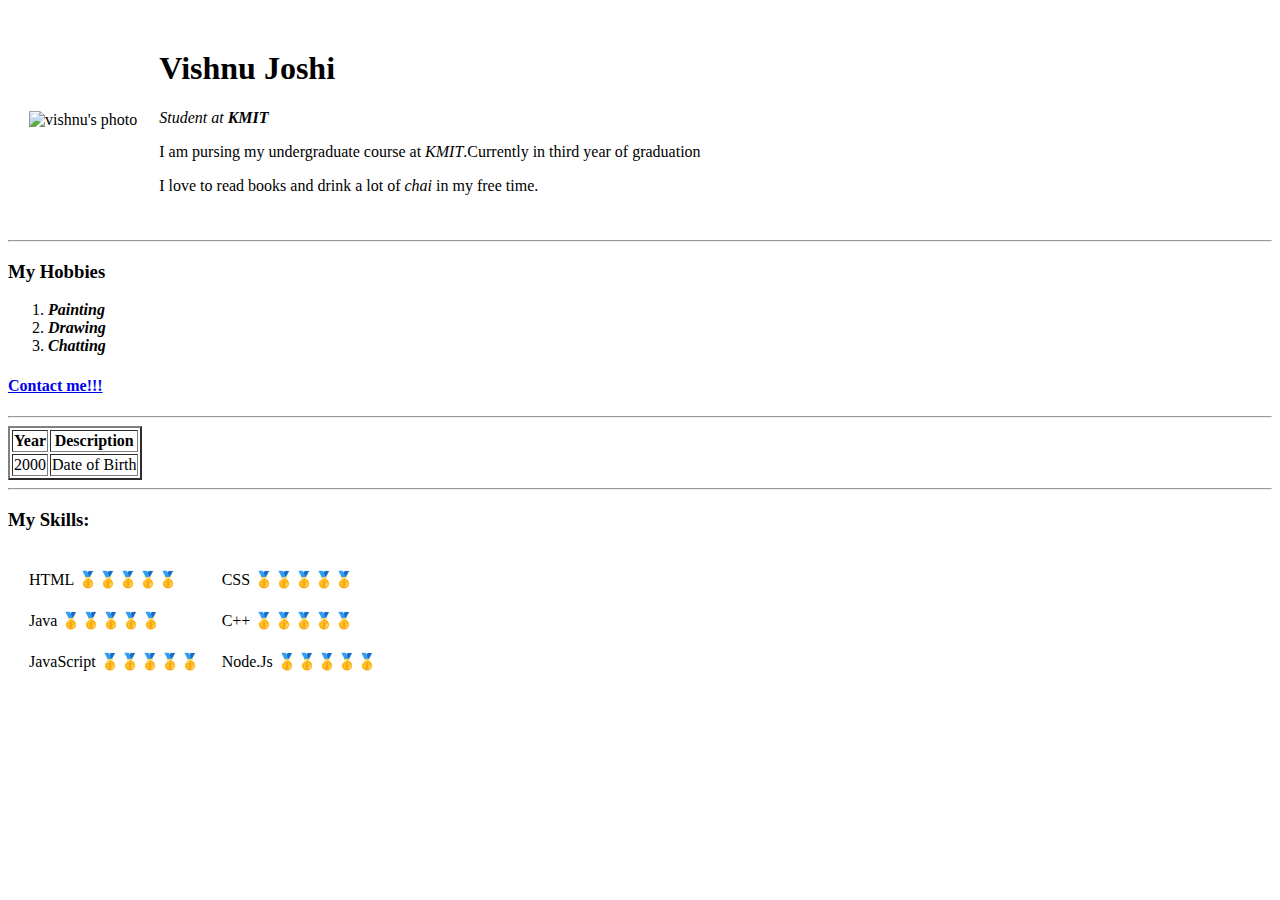
==== index.html @ b5011997 "first cv upload" ====
<!DOCTYPE html>
<html>
    <head>
        <title>My Personal Website</title>
    </head>
    <body>
        <table cellspacing="20">
          <tr>
            <td>
                <img src="VISHNU JOSHI.JPG" alt="vishnu's photo">
            </td>
            <td>
                <h1>Vishnu Joshi</h1>
                <p><em>Student at <strong>KMIT</strong></em></p>
                <p>I am pursing my undergraduate course at <em>KMIT</em>.Currently in third year of graduation</p>
                <p>I love to read books and drink a lot of <em>chai</em> in my free time.</p>
            </td>
          </tr>
        </table>
        <hr size="2">
        <h3>My Hobbies</h3>
        <ol>
            <li><strong><i>Painting</i></strong></li>
            <li><strong><i>Drawing</i></strong></li>
            <li><strong><i>Chatting</i></strong></li>
        </ol>
        <h4><a href="contact.html">Contact me!!!</a></h4>
        <hr>
        <table border="2">
            <thead>
                <tr>
                    <th>Year</th>
                    <th>Description</th>
                </tr>
            </thead>
            <tbody>
                <tr>
                <td>2000</td>
                <td>Date of Birth</td>
                </tr>
            </tbody>
            <tfoot>

            </tfoot>
        </table>
        <hr>
        <h3>
            My Skills:
        </h3>
        <table cellspacing="20">
            <tr>
                <td>HTML  🥇🥇🥇🥇🥇</td>
                <td>CSS  🥇🥇🥇🥇🥇</td>
            </tr>
            <tr>
                <td>Java  🥇🥇🥇🥇🥇</td>
                <td>C++   🥇🥇🥇🥇🥇</td>
            </tr>
            <tr>
                <td>JavaScript  🥇🥇🥇🥇🥇</td>
                <td>Node.Js  🥇🥇🥇🥇🥇</td>
            </tr>
        </table>
    </body>
</html>
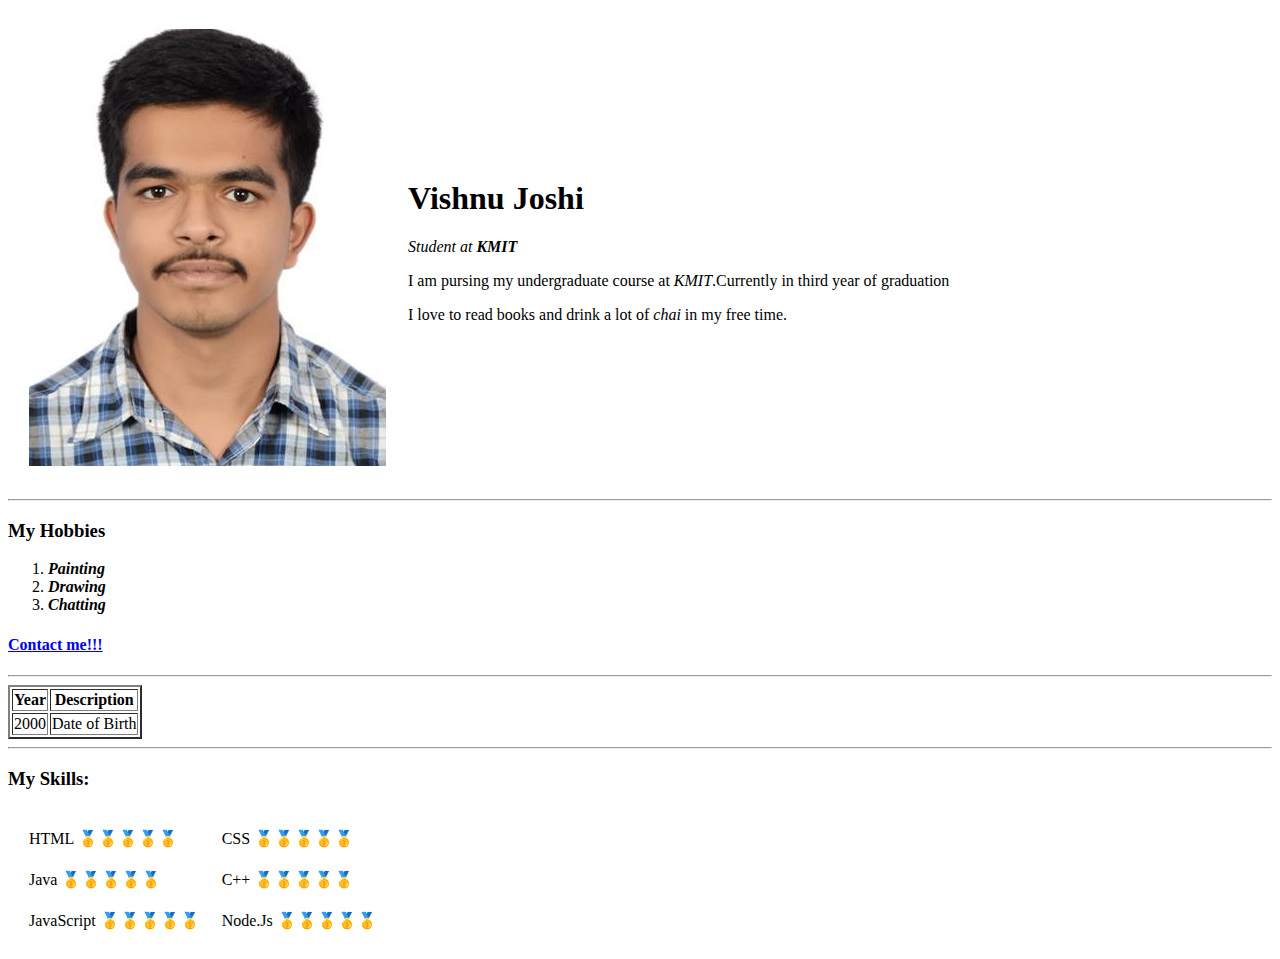
==== commit df593a8d: "Update index.html" ====
--- a/index.html
+++ b/index.html
@@ -7,7 +7,7 @@
         <table cellspacing="20">
           <tr>
             <td>
-                <img src="VISHNU JOSHI.JPG" alt="vishnu's photo">
+                <img src="VISHNU JOSHI.jpg" alt="vishnu's photo">
             </td>
             <td>
                 <h1>Vishnu Joshi</h1>
@@ -62,4 +62,4 @@
             </tr>
         </table>
     </body>
-</html>+</html>
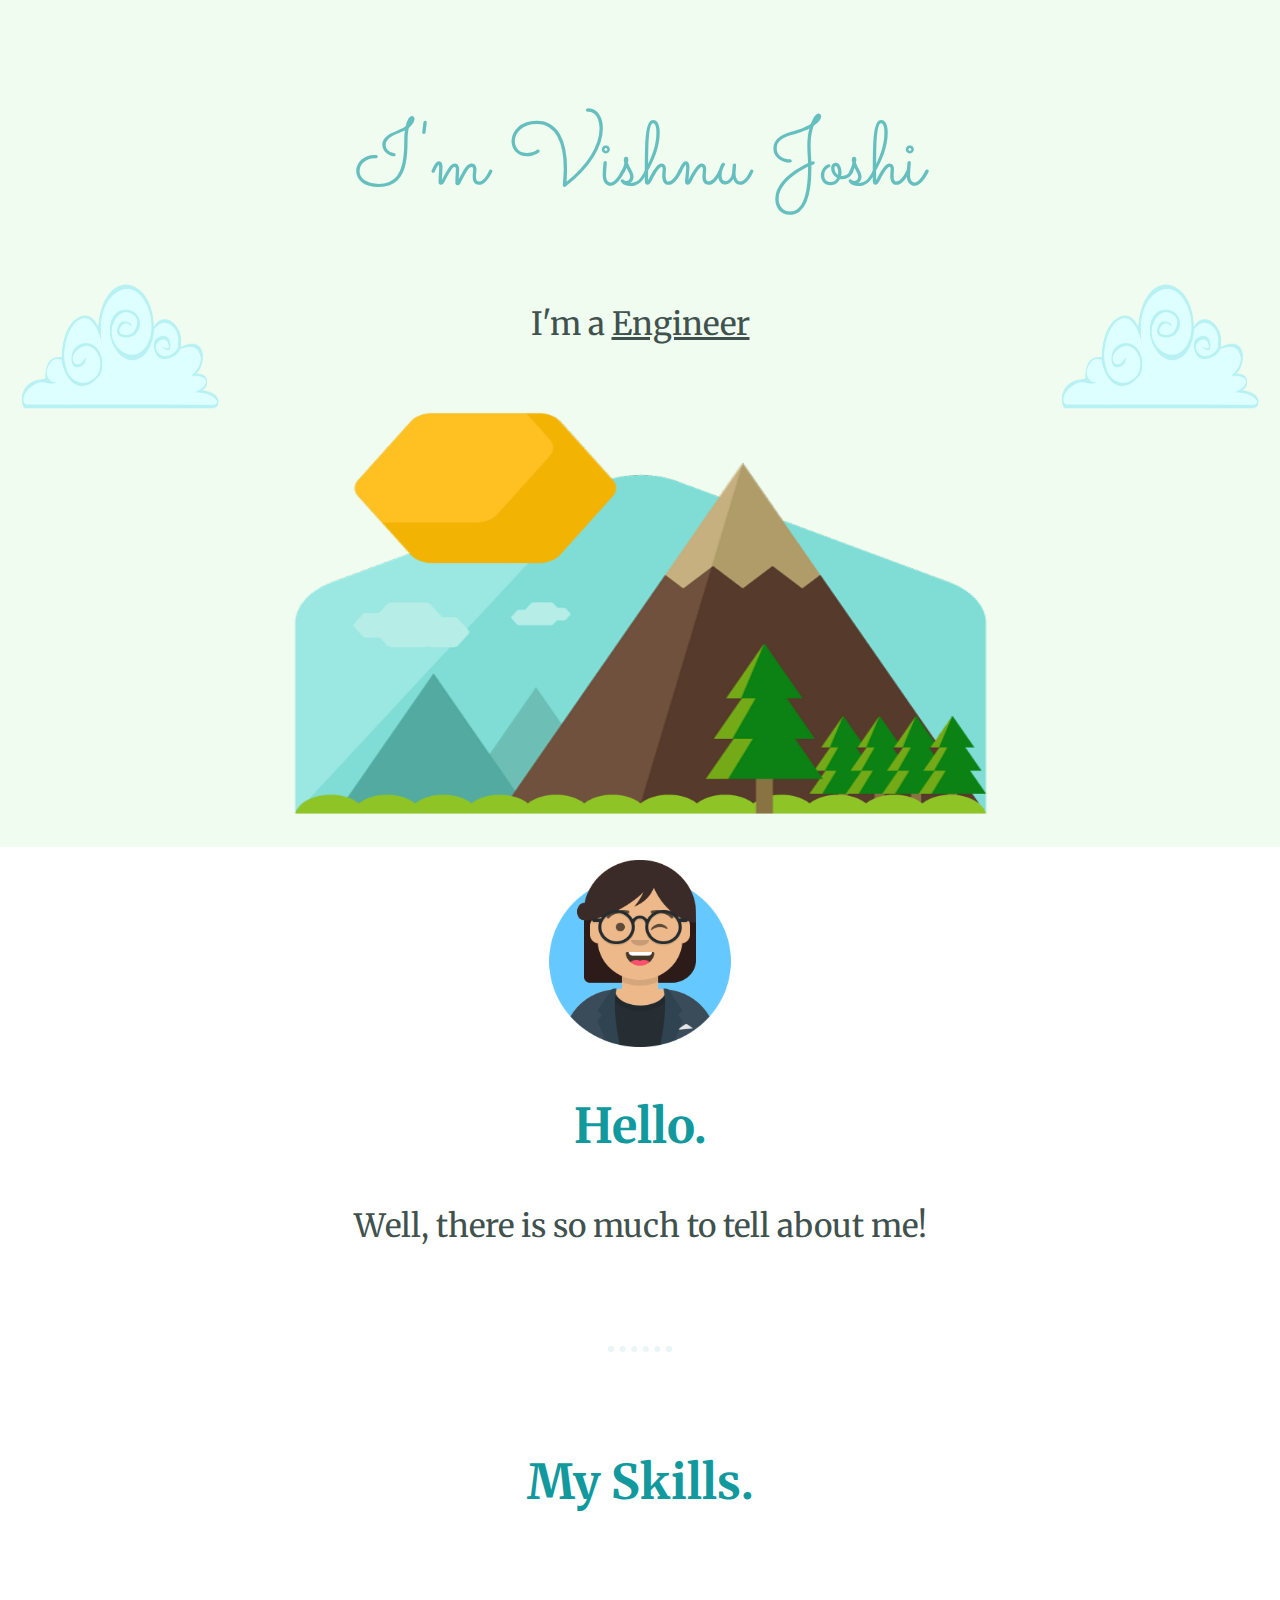
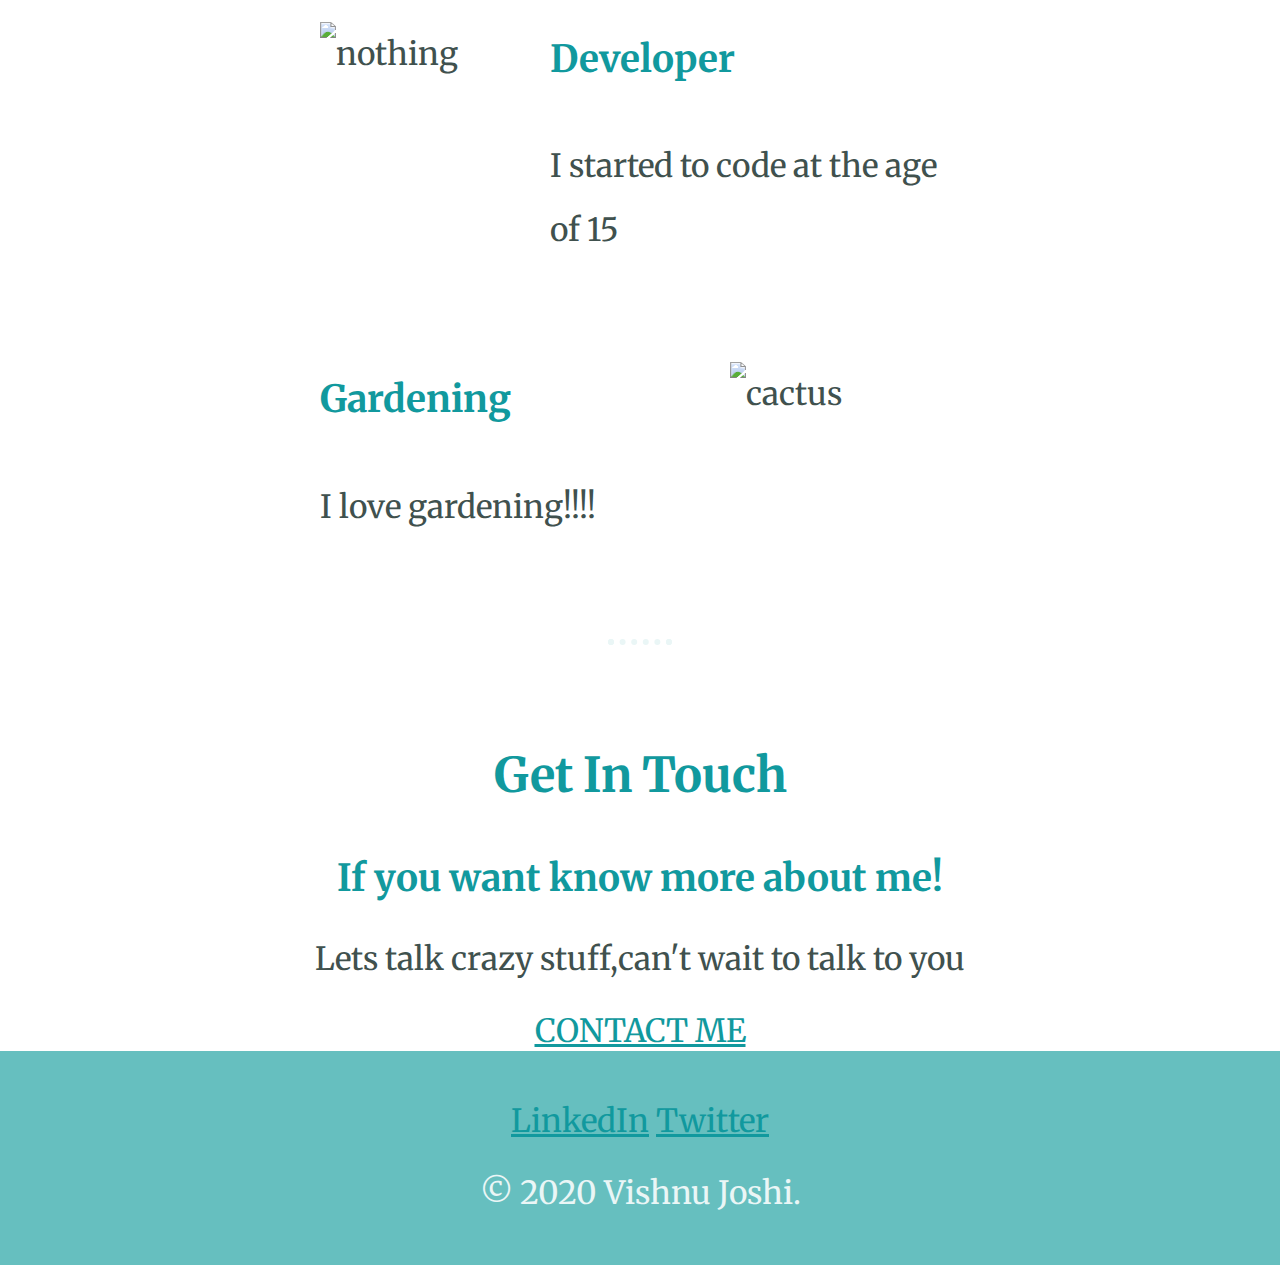
==== commit a42fa3e6: "Beautifying the site" ====
--- a/index.html
+++ b/index.html
@@ -1,65 +1,58 @@
 <!DOCTYPE html>
 <html>
     <head>
-        <title>My Personal Website</title>
+        <title>Vishnu Joshi</title>
+        <link rel="stylesheet" href="styles.css">
+        <link rel="icon" href="favicon1.ico">
+        <link href="https://fonts.googleapis.com/css2?family=Merriweather&display=swap" rel="stylesheet">
+        <link href="https://fonts.googleapis.com/css2?family=Sacramento&display=swap" rel="stylesheet">
     </head>
     <body>
-        <table cellspacing="20">
-          <tr>
-            <td>
-                <img src="VISHNU JOSHI.jpg" alt="vishnu's photo">
-            </td>
-            <td>
-                <h1>Vishnu Joshi</h1>
-                <p><em>Student at <strong>KMIT</strong></em></p>
-                <p>I am pursing my undergraduate course at <em>KMIT</em>.Currently in third year of graduation</p>
-                <p>I love to read books and drink a lot of <em>chai</em> in my free time.</p>
-            </td>
-          </tr>
-        </table>
-        <hr size="2">
-        <h3>My Hobbies</h3>
-        <ol>
-            <li><strong><i>Painting</i></strong></li>
-            <li><strong><i>Drawing</i></strong></li>
-            <li><strong><i>Chatting</i></strong></li>
-        </ol>
-        <h4><a href="contact.html">Contact me!!!</a></h4>
-        <hr>
-        <table border="2">
-            <thead>
-                <tr>
-                    <th>Year</th>
-                    <th>Description</th>
-                </tr>
-            </thead>
-            <tbody>
-                <tr>
-                <td>2000</td>
-                <td>Date of Birth</td>
-                </tr>
-            </tbody>
-            <tfoot>
-
-            </tfoot>
-        </table>
-        <hr>
-        <h3>
-            My Skills:
-        </h3>
-        <table cellspacing="20">
-            <tr>
-                <td>HTML  🥇🥇🥇🥇🥇</td>
-                <td>CSS  🥇🥇🥇🥇🥇</td>
-            </tr>
-            <tr>
-                <td>Java  🥇🥇🥇🥇🥇</td>
-                <td>C++   🥇🥇🥇🥇🥇</td>
-            </tr>
-            <tr>
-                <td>JavaScript  🥇🥇🥇🥇🥇</td>
-                <td>Node.Js  🥇🥇🥇🥇🥇</td>
-            </tr>
-        </table>
+        <div class="top-container">
+            <img src="clouds.png"  class="top-cloud" style="height:200px;width: 200px;" alt="clouds">
+            <h1>
+                I'm Vishnu Joshi
+            </h1>
+            <p>I'm a <span class="playing">Engineer</span></p>
+            <img src="clouds.png"  class="bottom-cloud" style="height:200px;width: 200px;" alt="clouds">
+            <img src="mountains.png" style="height:450px;width:700px;" alt="mountains">
+        </div>        
+        <div class="middle-container">
+            <div class="profile">
+              <img src="avataaars.png"  style="height:200px;width: 200px;" alt="profile pic">
+              <h2>Hello.</h2>
+              <p>Well, there is so much to tell about me!</p>
+            </div>
+            <hr>
+            <div class="skills">
+              <h2>My Skills.</h2>
+              <div class="skill-row">
+                <img class="coder" src="https://image.flaticon.com/icons/svg/2317/2317981.svg" style="height:200px;width: 200px;" alt="nothing">
+                <h3>Developer</h3>
+                <p>I started to code at the age of 15</p>
+              </div>
+              <div class="skill-row">
+                <img class="plant" src="https://image.flaticon.com/icons/svg/628/628324.svg" style="height:200px;width: 200px;" alt="cactus">
+                <h3>Gardening</h3>
+                <p>I love gardening!!!!</p>
+              </div>
+            </div>
+            <hr>
+            <div class="contact-me">
+              <h2>Get In Touch</h2>
+              <h3>If you want know more about me!</h3>
+              <p>Lets talk crazy stuff,can't wait to talk to you</p>
+              <a class="btn" href="mailto:vishnujoshi2303@gmail.com">CONTACT ME</a>
+            </div>
+          </div>
+          
+          
+          <div class="bottom-container">
+            <a class="footer-link" href="https://www.linkedin.com/">LinkedIn</a>
+            <a class="footer-link" href="https://twitter.com/">Twitter</a>
+            <!-- <a class="footer-link" href="https://www.appbrewery.co/">Website</a> -->
+            <p class="copywright">© 2020 Vishnu Joshi.</p>
+          </div>
+          
     </body>
-</html>
+</html>--- a/styles.css
+++ b/styles.css
@@ -0,0 +1,89 @@
+body{
+    color: #40514E;
+    text-align: center;
+    margin: 0;
+    font-family: 'Merriweather', serif;
+    font-size: 200%;
+}
+
+h1 {
+    color: #66BFBF;
+    font-size: 5.625rem;
+    margin-top: 0px;
+    font-family: 'Sacramento', cursive;
+    font-weight: normal;
+}
+
+h2{
+    color: #11999E;
+    padding-bottom: 10px;
+}
+
+h3{
+    color: #11999E;
+}
+
+a {
+    color: #11999E;
+}
+
+.top-container {
+    padding-top: 100px;
+    background-color:#effcef;
+    position: relative;
+}
+
+.middle-container
+{   
+}
+
+.bottom-container
+{  
+    background-color: #66BFBF;
+    margin-bottom: 0px;
+    padding: 50px 0 20px ;
+}
+.top-cloud{
+    position: absolute;
+    right: 20px;
+    bottom: 400px;
+
+}
+.bottom-cloud{
+    position: absolute;
+    left: 20px;
+    bottom: 400px;
+}
+
+.playing{
+    text-decoration: underline;
+    font-weight: normal;
+    line-height: 2;
+}
+
+.skill-row{
+    margin: 100px auto 100px auto;
+    text-align: left;
+    line-height: 2;
+    width: 50%;
+}
+.plant{
+    float: right;
+    margin-right:30px ;
+}
+
+.coder {
+    float: left;
+    margin-right:30px ;
+}
+
+.copywright{
+    color:#EAF6F6;  
+}
+
+hr{
+    border: dotted #EAF6F6 6px;
+    border-bottom: 0;
+    width: 4%;
+    margin: 100px auto;
+}